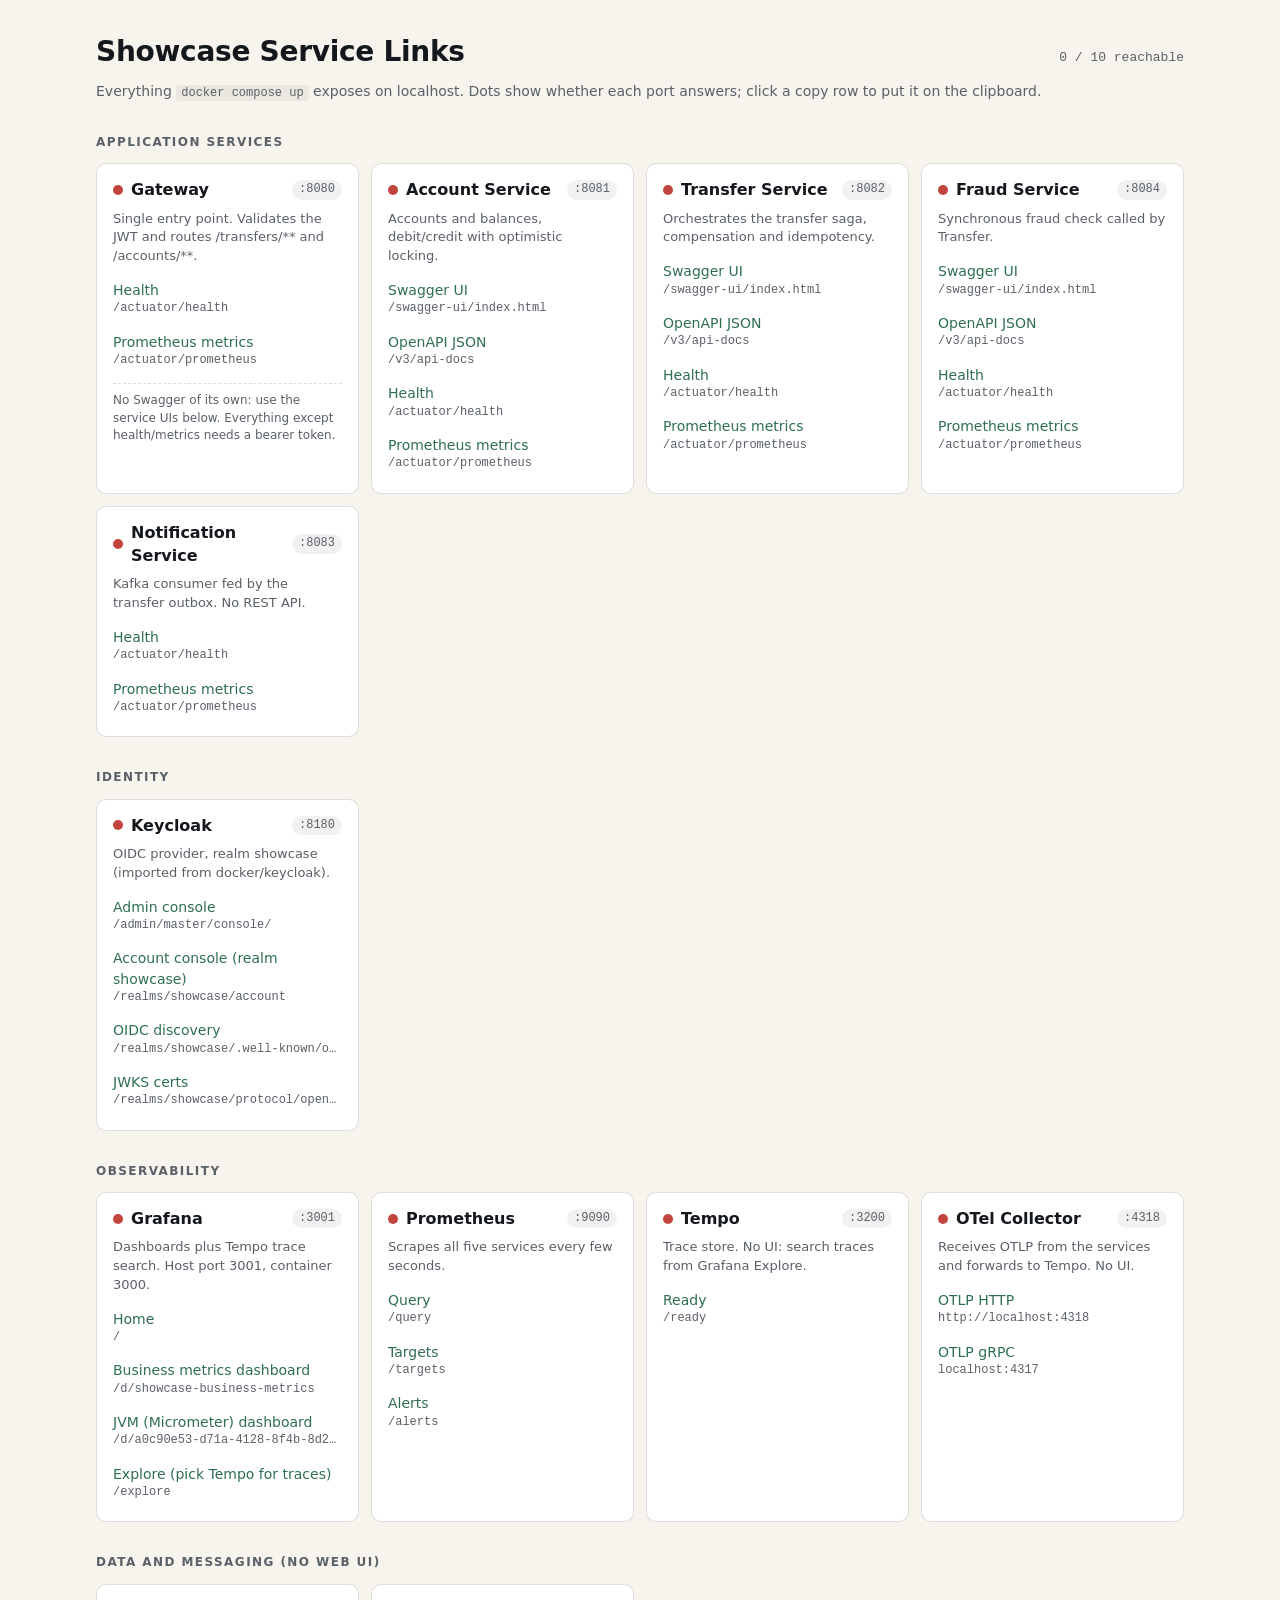
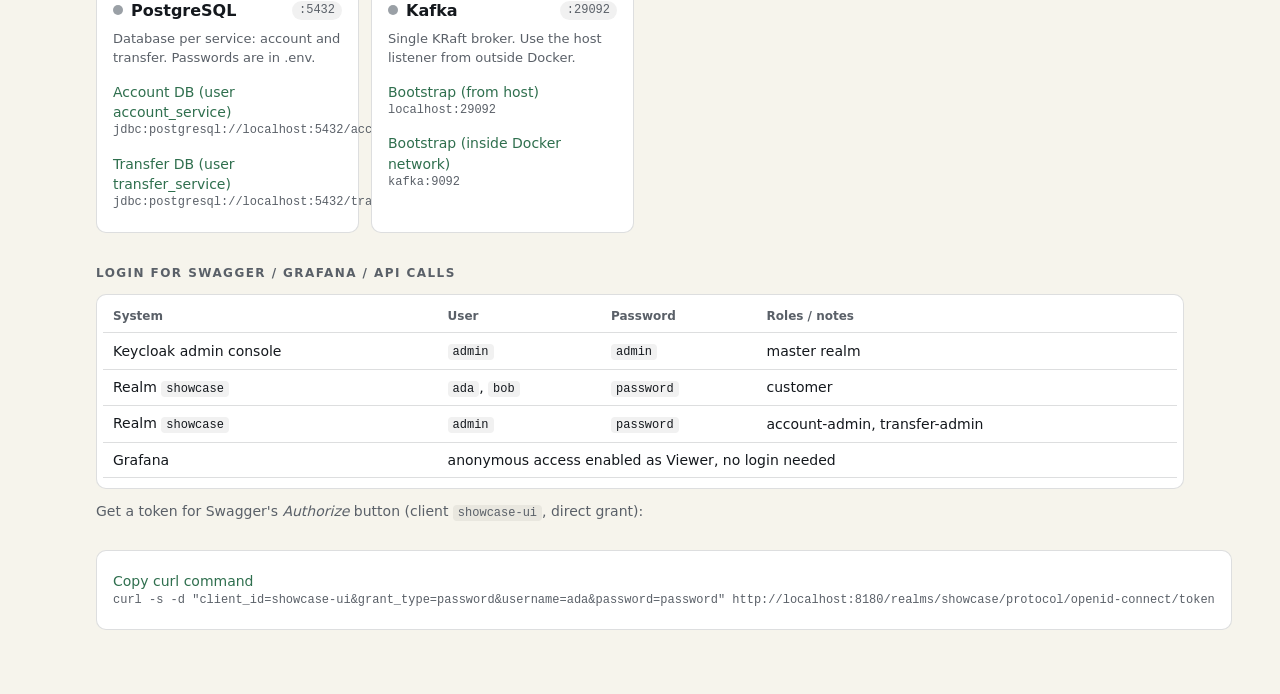
==== docs/service-links.html @ e207ac40 "docs: add single-page HTML index of local service links A static page that links every web endpoint " ====
<!doctype html>
<html lang="en">
<head>
<meta charset="utf-8">
<meta name="viewport" content="width=device-width, initial-scale=1">
<title>Showcase Service Links</title>
<style>
  :root{
    --bg:#F6F4EC; --card:#FFFFFF; --ink:#14181D; --ink-soft:#5A6068; --line:rgba(20,24,29,.14);
    --accent:#2F6F4E; --accent-soft:rgba(47,111,78,.12); --steel:#2B4C7E;
    --up:#2F9E5E; --down:#C2453D; --unknown:#9AA0A6; --code-bg:rgba(20,24,29,.06);
    --font:system-ui,-apple-system,"Segoe UI",Roboto,sans-serif;
    --mono:ui-monospace,SFMono-Regular,Consolas,"Liberation Mono",monospace;
  }
  @media (prefers-color-scheme:dark){
    :root{
      --bg:#14181D; --card:#1D2329; --ink:#ECEAE2; --ink-soft:#9BA3AB; --line:rgba(236,234,226,.14);
      --accent:#5CC08A; --accent-soft:rgba(92,192,138,.14); --steel:#7FA8E0;
      --up:#4FCB84; --down:#EE6F66; --unknown:#6B727A; --code-bg:rgba(236,234,226,.08);
    }
  }
  *{box-sizing:border-box;}
  body{margin:0;background:var(--bg);color:var(--ink);font-family:var(--font);line-height:1.45;-webkit-font-smoothing:antialiased;}
  main{max-width:1120px;margin:0 auto;padding:32px 16px 64px;}
  header{display:flex;flex-wrap:wrap;align-items:baseline;justify-content:space-between;gap:8px 24px;margin-bottom:8px;}
  h1{font-size:28px;margin:0;letter-spacing:-.01em;}
  .sub{color:var(--ink-soft);font-size:14px;margin:0 0 28px;}
  .summary{font-family:var(--mono);font-size:13px;color:var(--ink-soft);}
  h2{font-size:12px;text-transform:uppercase;letter-spacing:.12em;color:var(--ink-soft);margin:32px 0 12px;font-weight:600;}
  .grid{display:grid;grid-template-columns:repeat(auto-fill,minmax(260px,1fr));gap:12px;}
  .card{background:var(--card);border:1px solid var(--line);border-radius:10px;padding:14px 16px;display:flex;flex-direction:column;gap:8px;}
  .card-head{display:flex;align-items:center;gap:8px;}
  .dot{width:10px;height:10px;border-radius:50%;background:var(--unknown);flex:none;}
  .dot.up{background:var(--up);} .dot.down{background:var(--down);}
  .name{font-weight:650;font-size:16px;}
  .port{margin-left:auto;font-family:var(--mono);font-size:12px;color:var(--ink-soft);background:var(--code-bg);padding:1px 7px;border-radius:999px;}
  .desc{font-size:13px;color:var(--ink-soft);margin:0;}
  ul{list-style:none;margin:0;padding:0;display:flex;flex-direction:column;gap:2px;}
  li a,li button{display:flex;flex-direction:column;gap:0;width:calc(100% + 16px);text-align:left;padding:6px 8px;margin:0 -8px;border-radius:6px;
    color:var(--accent);text-decoration:none;font:inherit;font-size:14px;background:none;border:0;cursor:pointer;}
  li a:hover,li button:hover{background:var(--accent-soft);}
  li a:focus-visible,li button:focus-visible{outline:2px solid var(--steel);outline-offset:1px;}
  .path{font-family:var(--mono);font-size:12px;color:var(--ink-soft);white-space:nowrap;overflow:hidden;text-overflow:ellipsis;}
  .note{font-size:12px;color:var(--ink-soft);border-top:1px dashed var(--line);padding-top:8px;margin:0;}
  code{font-family:var(--mono);font-size:12px;background:var(--code-bg);padding:1px 5px;border-radius:4px;}
  .creds{width:100%;border-collapse:collapse;font-size:14px;}
  .creds th,.creds td{text-align:left;padding:7px 10px;border-bottom:1px solid var(--line);}
  .creds th{font-size:12px;color:var(--ink-soft);font-weight:600;}
  .panel{background:var(--card);border:1px solid var(--line);border-radius:10px;padding:6px 6px 10px;overflow-x:auto;}
  .toast{position:fixed;bottom:16px;left:50%;transform:translateX(-50%);background:var(--ink);color:var(--bg);padding:8px 14px;border-radius:8px;
    font-size:13px;opacity:0;pointer-events:none;transition:opacity .15s;}
  .toast.show{opacity:1;}
</style>
</head>
<body>
<main>
  <header>
    <h1>Showcase Service Links</h1>
    <span class="summary" id="summary">checking…</span>
  </header>
  <p class="sub">Everything <code>docker compose up</code> exposes on localhost. Dots show whether each port answers; click a copy row to put it on the clipboard.</p>

  <div id="sections"></div>

  <h2>Login for Swagger / Grafana / API calls</h2>
  <div class="panel">
    <table class="creds">
      <tr><th>System</th><th>User</th><th>Password</th><th>Roles / notes</th></tr>
      <tr><td>Keycloak admin console</td><td><code>admin</code></td><td><code>admin</code></td><td>master realm</td></tr>
      <tr><td>Realm <code>showcase</code></td><td><code>ada</code>, <code>bob</code></td><td><code>password</code></td><td>customer</td></tr>
      <tr><td>Realm <code>showcase</code></td><td><code>admin</code></td><td><code>password</code></td><td>account-admin, transfer-admin</td></tr>
      <tr><td>Grafana</td><td colspan="3">anonymous access enabled as Viewer, no login needed</td></tr>
    </table>
  </div>
  <p class="sub" style="margin-top:12px">Get a token for Swagger's <em>Authorize</em> button (client <code>showcase-ui</code>, direct grant):</p>
  <div class="grid" style="grid-template-columns:1fr"><div class="card"><ul id="token-row"></ul></div></div>
</main>
<div class="toast" id="toast">Copied</div>

<script>
  const H = "http://localhost:";
  const swagger = [["Swagger UI", "/swagger-ui/index.html"], ["OpenAPI JSON", "/v3/api-docs"]];
  const actuator = [["Health", "/actuator/health"], ["Prometheus metrics", "/actuator/prometheus"]];

  const SECTIONS = [
    { title: "Application services", items: [
      { name: "Gateway", port: 8080, desc: "Single entry point. Validates the JWT and routes /transfers/** and /accounts/**.",
        links: actuator, note: "No Swagger of its own: use the service UIs below. Everything except health/metrics needs a bearer token." },
      { name: "Account Service", port: 8081, desc: "Accounts and balances, debit/credit with optimistic locking.", links: [...swagger, ...actuator] },
      { name: "Transfer Service", port: 8082, desc: "Orchestrates the transfer saga, compensation and idempotency.", links: [...swagger, ...actuator] },
      { name: "Fraud Service", port: 8084, desc: "Synchronous fraud check called by Transfer.", links: [...swagger, ...actuator] },
      { name: "Notification Service", port: 8083, desc: "Kafka consumer fed by the transfer outbox. No REST API.", links: actuator },
    ]},
    { title: "Identity", items: [
      { name: "Keycloak", port: 8180, desc: "OIDC provider, realm showcase (imported from docker/keycloak).", links: [
        ["Admin console", "/admin/master/console/"],
        ["Account console (realm showcase)", "/realms/showcase/account"],
        ["OIDC discovery", "/realms/showcase/.well-known/openid-configuration"],
        ["JWKS certs", "/realms/showcase/protocol/openid-connect/certs"],
      ]},
    ]},
    { title: "Observability", items: [
      { name: "Grafana", port: 3001, desc: "Dashboards plus Tempo trace search. Host port 3001, container 3000.", links: [
        ["Home", "/"],
        ["Business metrics dashboard", "/d/showcase-business-metrics"],
        ["JVM (Micrometer) dashboard", "/d/a0c90e53-d71a-4128-8f4b-8d272e17e2e1"],
        ["Explore (pick Tempo for traces)", "/explore"],
      ]},
      { name: "Prometheus", port: 9090, desc: "Scrapes all five services every few seconds.", links: [
        ["Query", "/query"], ["Targets", "/targets"], ["Alerts", "/alerts"],
      ]},
      { name: "Tempo", port: 3200, desc: "Trace store. No UI: search traces from Grafana Explore.", links: [["Ready", "/ready"]] },
      { name: "OTel Collector", port: 4318, desc: "Receives OTLP from the services and forwards to Tempo. No UI.",
        copy: [["OTLP HTTP", "http://localhost:4318"], ["OTLP gRPC", "localhost:4317"]] },
    ]},
    { title: "Data and messaging (no web UI)", items: [
      { name: "PostgreSQL", port: 5432, desc: "Database per service: account and transfer. Passwords are in .env.", probe: false,
        copy: [["Account DB (user account_service)", "jdbc:postgresql://localhost:5432/account"],
               ["Transfer DB (user transfer_service)", "jdbc:postgresql://localhost:5432/transfer"]] },
      { name: "Kafka", port: 29092, desc: "Single KRaft broker. Use the host listener from outside Docker.", probe: false,
        copy: [["Bootstrap (from host)", "localhost:29092"], ["Bootstrap (inside Docker network)", "kafka:9092"]] },
    ]},
  ];

  const TOKEN_CMD = 'curl -s -d "client_id=showcase-ui&grant_type=password&username=ada&password=password" ' +
                    H + '8180/realms/showcase/protocol/openid-connect/token';

  const toast = document.getElementById("toast");
  let toastTimer;
  function copy(text) {
    const done = () => { toast.classList.add("show"); clearTimeout(toastTimer); toastTimer = setTimeout(() => toast.classList.remove("show"), 1200); };
    if (navigator.clipboard && window.isSecureContext) { navigator.clipboard.writeText(text).then(done); return; }
    const ta = Object.assign(document.createElement("textarea"), { value: text });
    document.body.appendChild(ta); ta.select(); document.execCommand("copy"); ta.remove(); done();
  }

  function el(tag, props = {}, ...kids) {
    const e = Object.assign(document.createElement(tag), props);
    kids.forEach(k => e.append(k));
    return e;
  }
  function copyRow(label, value) {
    const b = el("button", { type: "button", title: "Copy" }, el("span", { textContent: label }), el("span", { className: "path", textContent: value }));
    b.onclick = () => copy(value);
    return el("li", {}, b);
  }
  function linkRow(port, label, path) {
    return el("li", {}, el("a", { href: H + port + path, target: "_blank", rel: "noopener" },
      el("span", { textContent: label }), el("span", { className: "path", textContent: path })));
  }

  const dots = [];
  const root = document.getElementById("sections");
  SECTIONS.forEach(sec => {
    root.append(el("h2", { textContent: sec.title }));
    const grid = el("div", { className: "grid" });
    sec.items.forEach(it => {
      const dot = el("span", { className: "dot", title: it.probe === false ? "not HTTP, not probed" : "checking" });
      if (it.probe !== false) dots.push({ dot, port: it.port });
      const list = el("ul");
      (it.links || []).forEach(([l, p]) => list.append(linkRow(it.port, l, p)));
      (it.copy || []).forEach(([l, v]) => list.append(copyRow(l, v)));
      const card = el("div", { className: "card" },
        el("div", { className: "card-head" }, dot, el("span", { className: "name", textContent: it.name }),
          el("span", { className: "port", textContent: ":" + it.port })),
        el("p", { className: "desc", textContent: it.desc }), list);
      if (it.note) card.append(el("p", { className: "note", textContent: it.note }));
      grid.append(card);
    });
    root.append(grid);
  });
  document.getElementById("token-row").append(copyRow("Copy curl command", TOKEN_CMD));

  // A no-cors fetch resolves (opaque) for any HTTP answer and rejects only when nothing is listening,
  // which is all we need to colour a dot. It also sidesteps the CORS block on file:// pages.
  function probe(port) {
    const ctl = new AbortController();
    const t = setTimeout(() => ctl.abort(), 3000);
    return fetch(H + port + "/", { mode: "no-cors", cache: "no-store", signal: ctl.signal })
      .then(() => true, () => false).finally(() => clearTimeout(t));
  }
  async function refresh() {
    const results = await Promise.all(dots.map(async d => [d, await probe(d.port)]));
    let up = 0;
    results.forEach(([d, ok]) => { d.dot.className = "dot " + (ok ? "up" : "down"); d.dot.title = ok ? "reachable" : "not reachable"; if (ok) up++; });
    document.getElementById("summary").textContent = up + " / " + dots.length + " reachable";
  }
  refresh();
  setInterval(refresh, 15000);
</script>
</body>
</html>
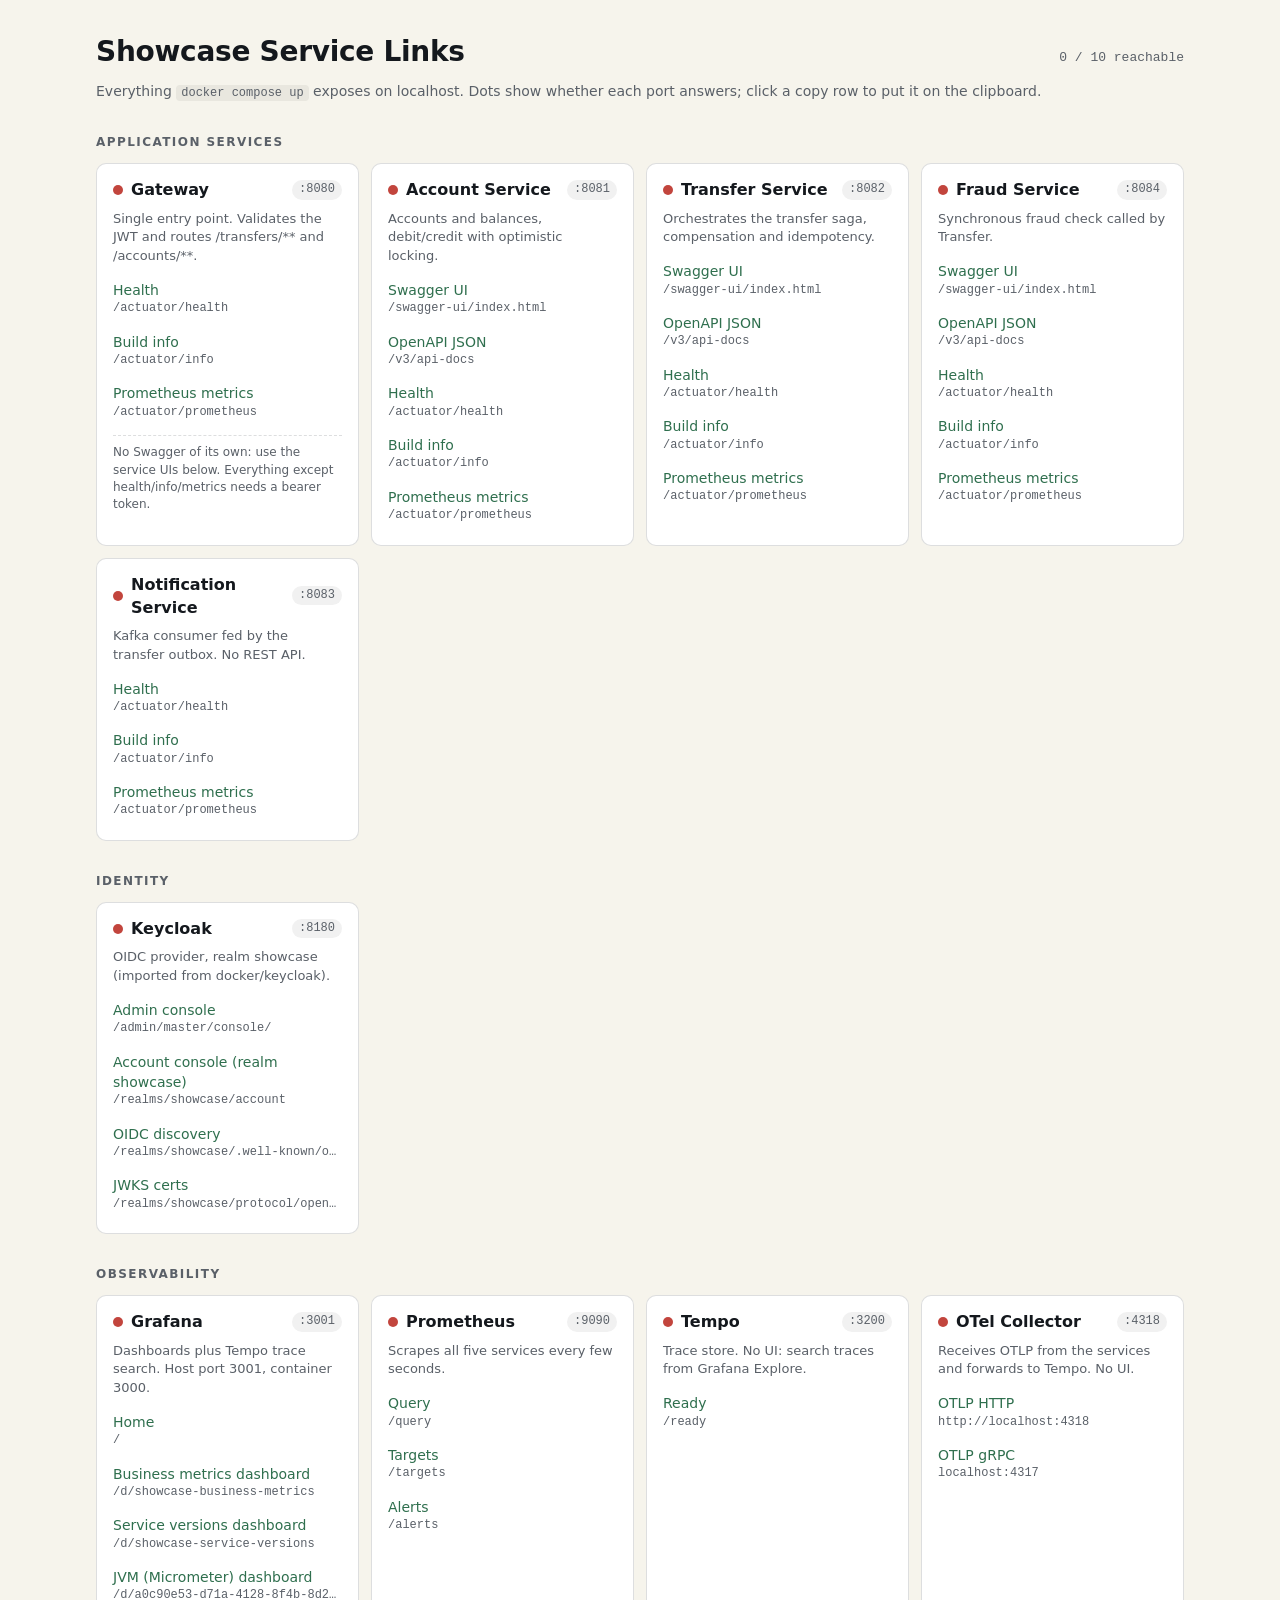
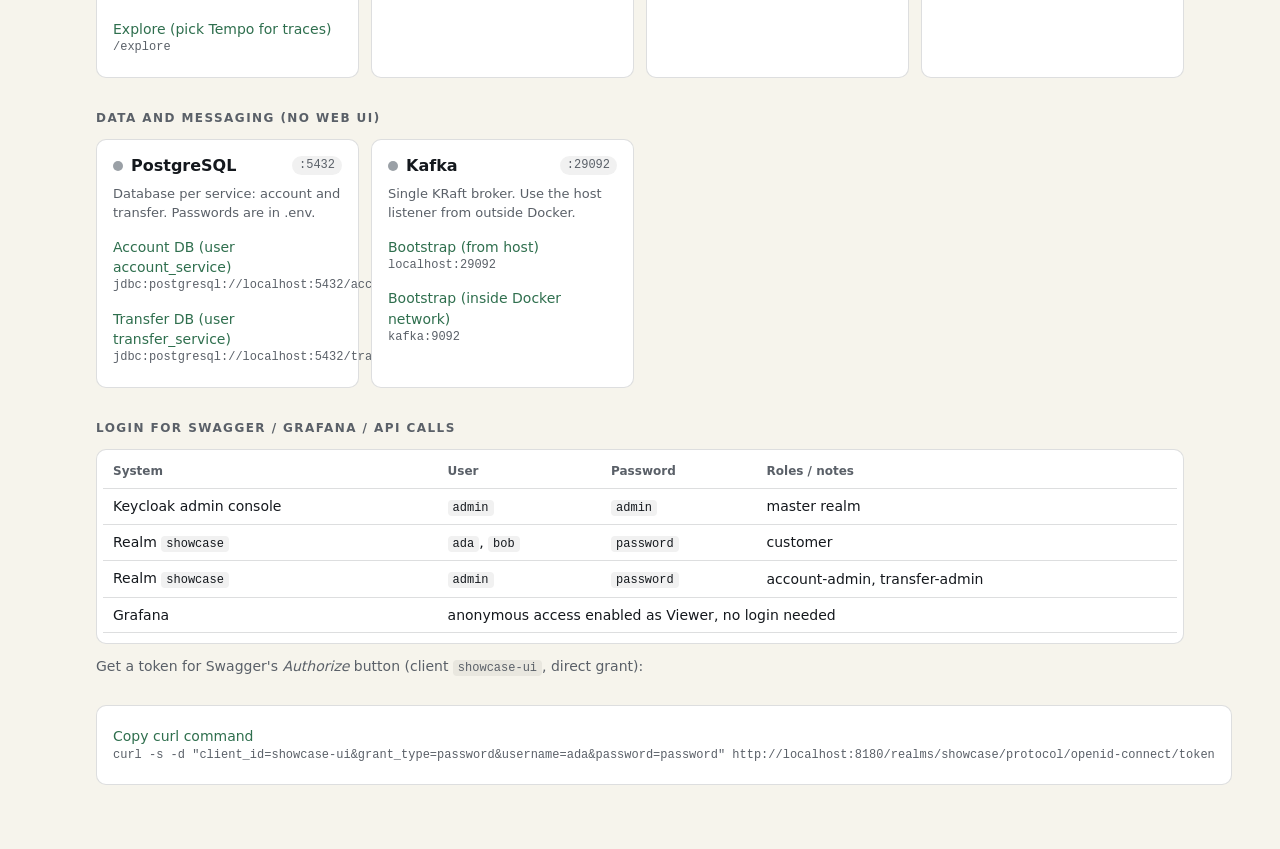
==== commit baada513: "feat(observability): Grafana Service Versions dashboard and docs sync (Phase 8b, Task 4) Co-Authored" ====
--- a/docs/service-links.html
+++ b/docs/service-links.html
@@ -80,12 +80,12 @@
 <script>
   const H = "http://localhost:";
   const swagger = [["Swagger UI", "/swagger-ui/index.html"], ["OpenAPI JSON", "/v3/api-docs"]];
-  const actuator = [["Health", "/actuator/health"], ["Prometheus metrics", "/actuator/prometheus"]];
+  const actuator = [["Health", "/actuator/health"], ["Build info", "/actuator/info"], ["Prometheus metrics", "/actuator/prometheus"]];
 
   const SECTIONS = [
     { title: "Application services", items: [
       { name: "Gateway", port: 8080, desc: "Single entry point. Validates the JWT and routes /transfers/** and /accounts/**.",
-        links: actuator, note: "No Swagger of its own: use the service UIs below. Everything except health/metrics needs a bearer token." },
+        links: actuator, note: "No Swagger of its own: use the service UIs below. Everything except health/info/metrics needs a bearer token." },
       { name: "Account Service", port: 8081, desc: "Accounts and balances, debit/credit with optimistic locking.", links: [...swagger, ...actuator] },
       { name: "Transfer Service", port: 8082, desc: "Orchestrates the transfer saga, compensation and idempotency.", links: [...swagger, ...actuator] },
       { name: "Fraud Service", port: 8084, desc: "Synchronous fraud check called by Transfer.", links: [...swagger, ...actuator] },
@@ -103,6 +103,7 @@
       { name: "Grafana", port: 3001, desc: "Dashboards plus Tempo trace search. Host port 3001, container 3000.", links: [
         ["Home", "/"],
         ["Business metrics dashboard", "/d/showcase-business-metrics"],
+        ["Service versions dashboard", "/d/showcase-service-versions"],
         ["JVM (Micrometer) dashboard", "/d/a0c90e53-d71a-4128-8f4b-8d272e17e2e1"],
         ["Explore (pick Tempo for traces)", "/explore"],
       ]},
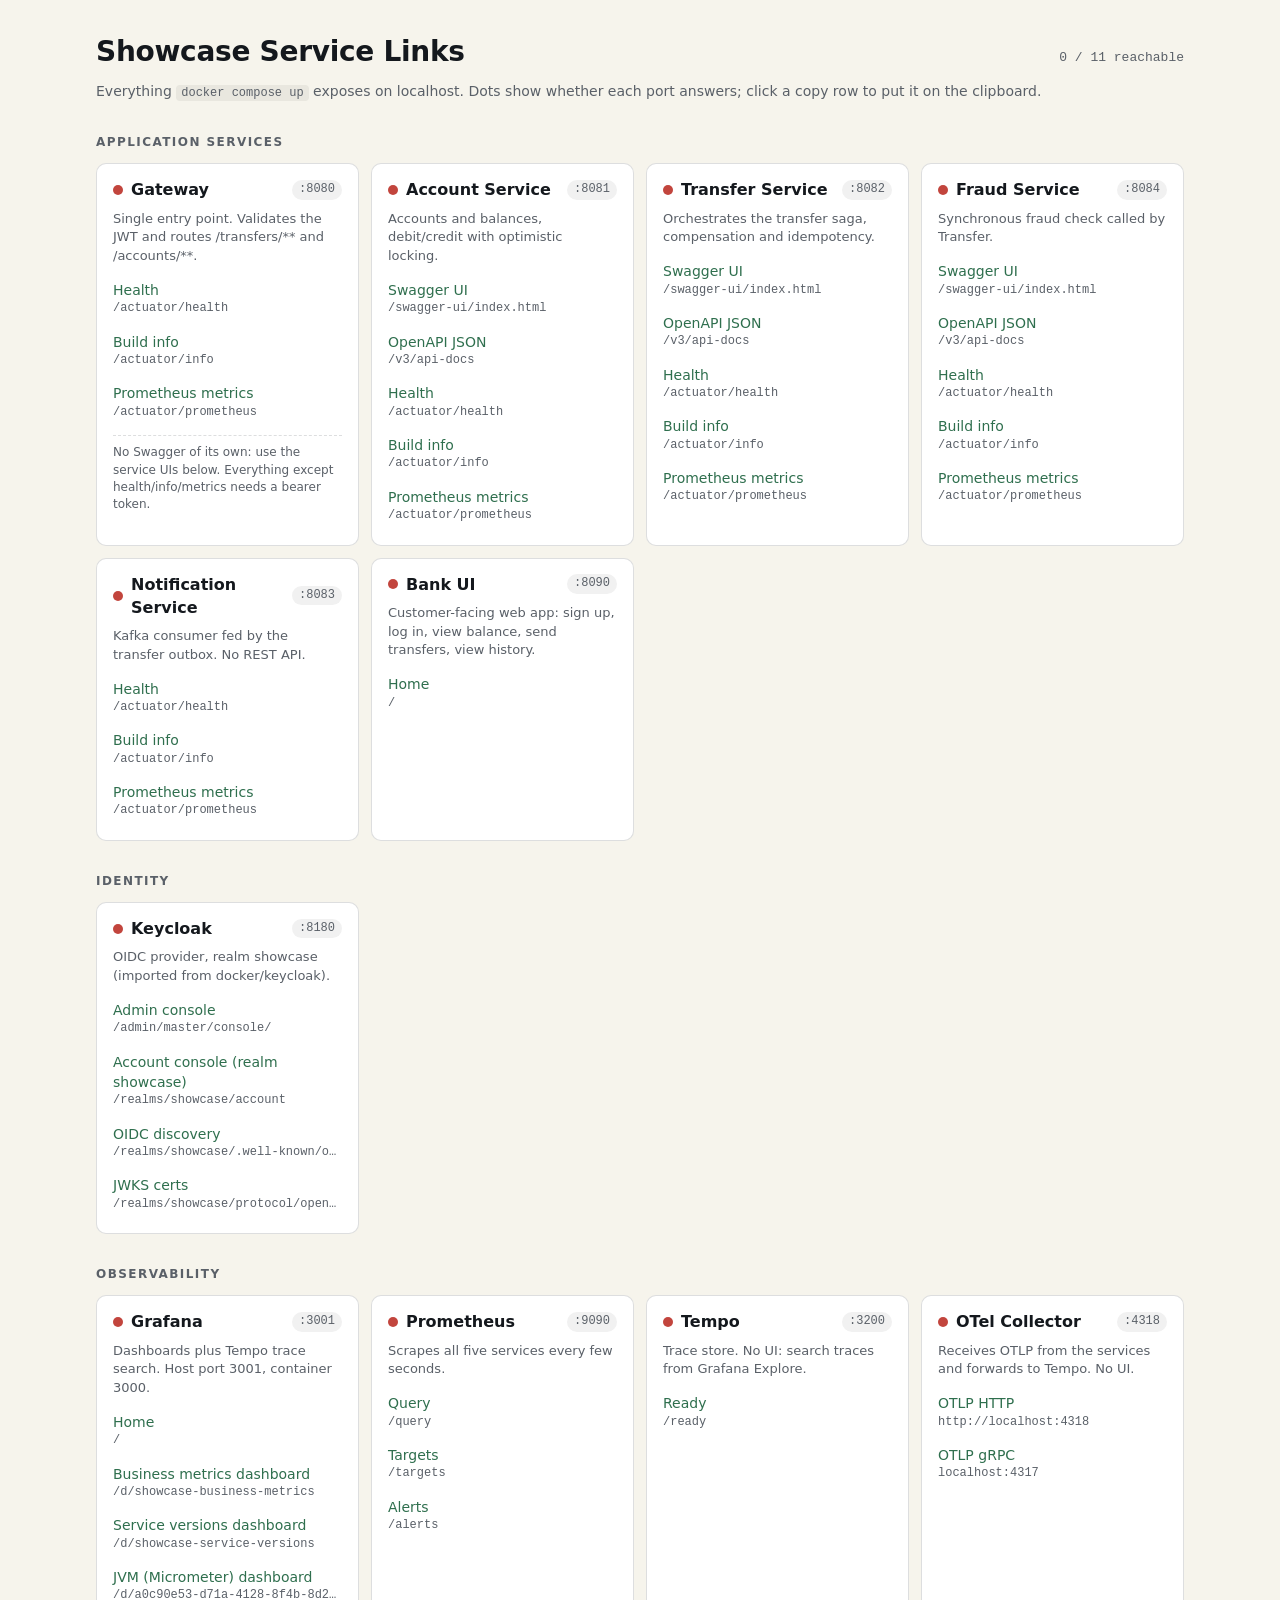
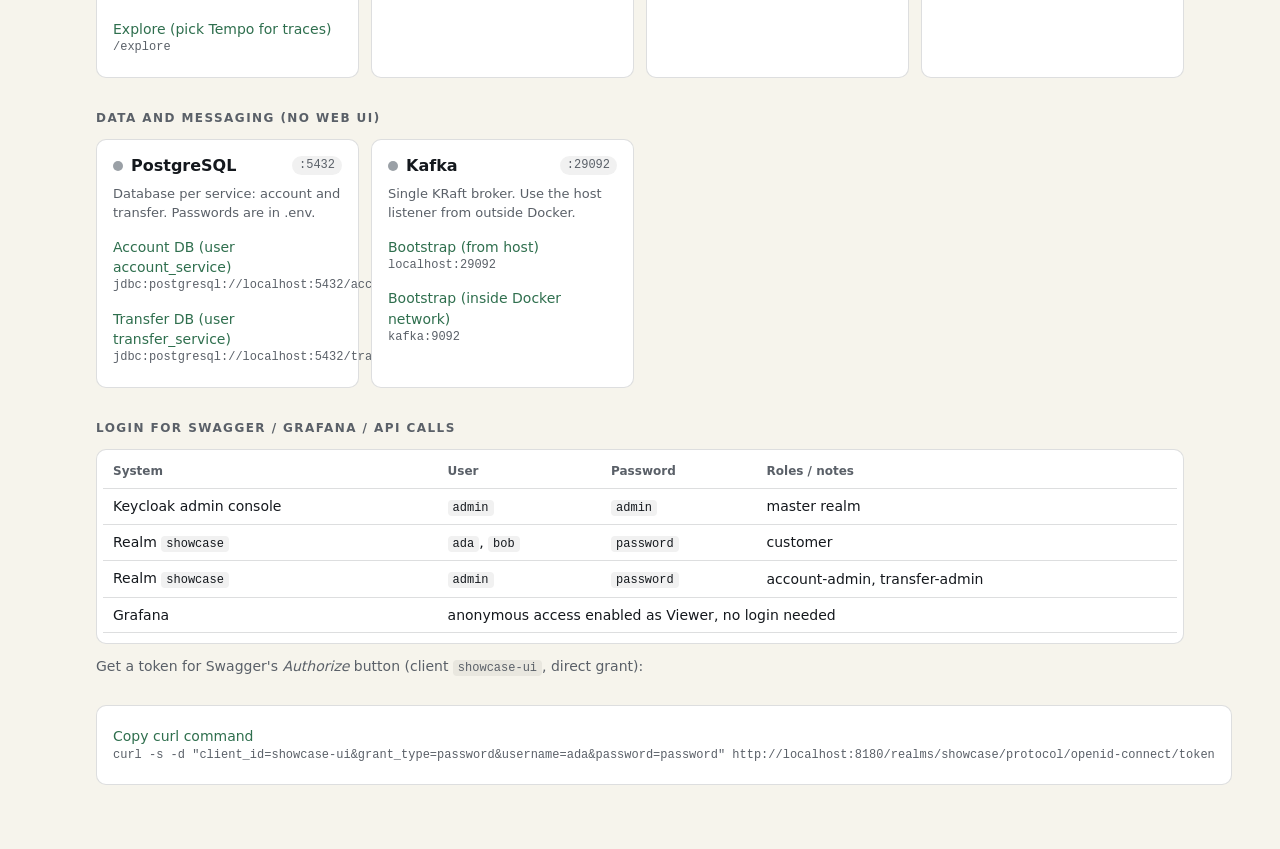
==== commit a0399172: "docs: sync README/service-links, record Phase 9 outcome (Phase 9, Task 10) - Add Bank UI (port 8090)" ====
--- a/docs/service-links.html
+++ b/docs/service-links.html
@@ -90,6 +90,7 @@
       { name: "Transfer Service", port: 8082, desc: "Orchestrates the transfer saga, compensation and idempotency.", links: [...swagger, ...actuator] },
       { name: "Fraud Service", port: 8084, desc: "Synchronous fraud check called by Transfer.", links: [...swagger, ...actuator] },
       { name: "Notification Service", port: 8083, desc: "Kafka consumer fed by the transfer outbox. No REST API.", links: actuator },
+      { name: "Bank UI", port: 8090, desc: "Customer-facing web app: sign up, log in, view balance, send transfers, view history.", links: [["Home", "/"]] },
     ]},
     { title: "Identity", items: [
       { name: "Keycloak", port: 8180, desc: "OIDC provider, realm showcase (imported from docker/keycloak).", links: [
